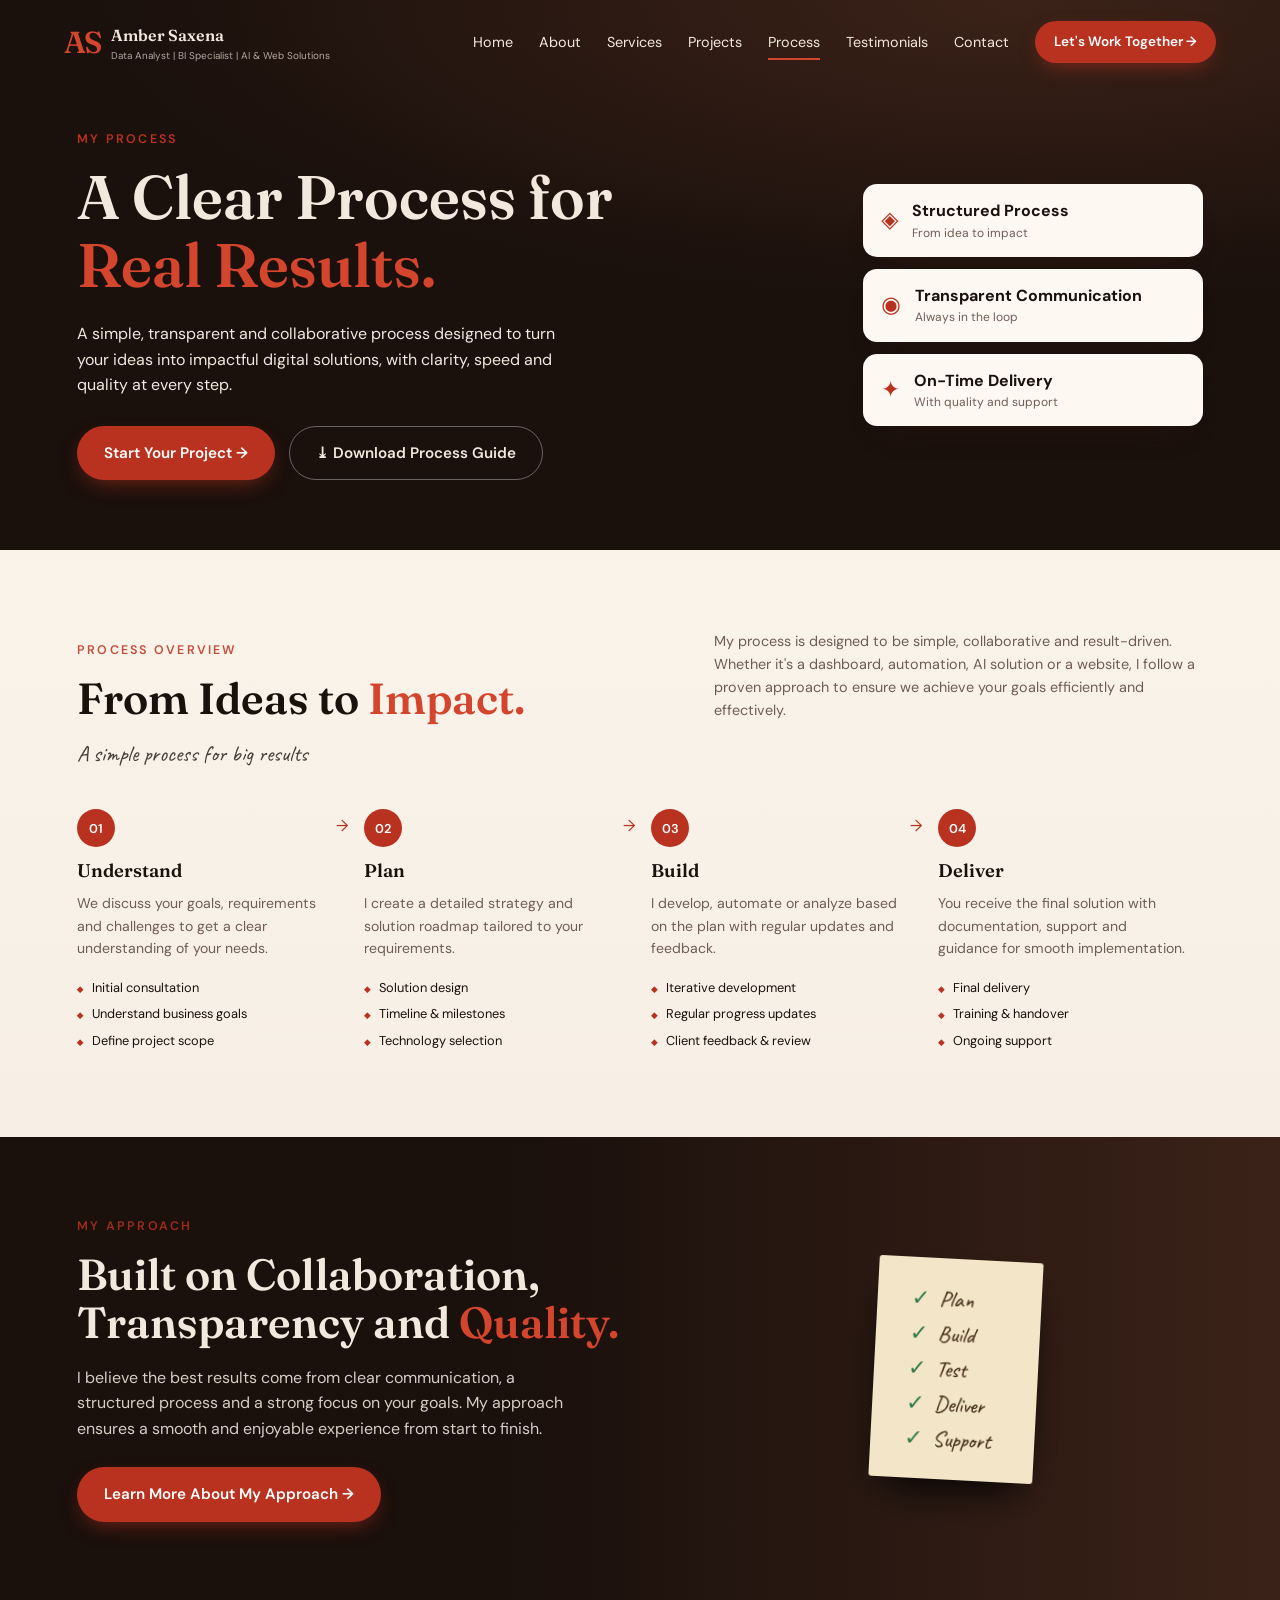
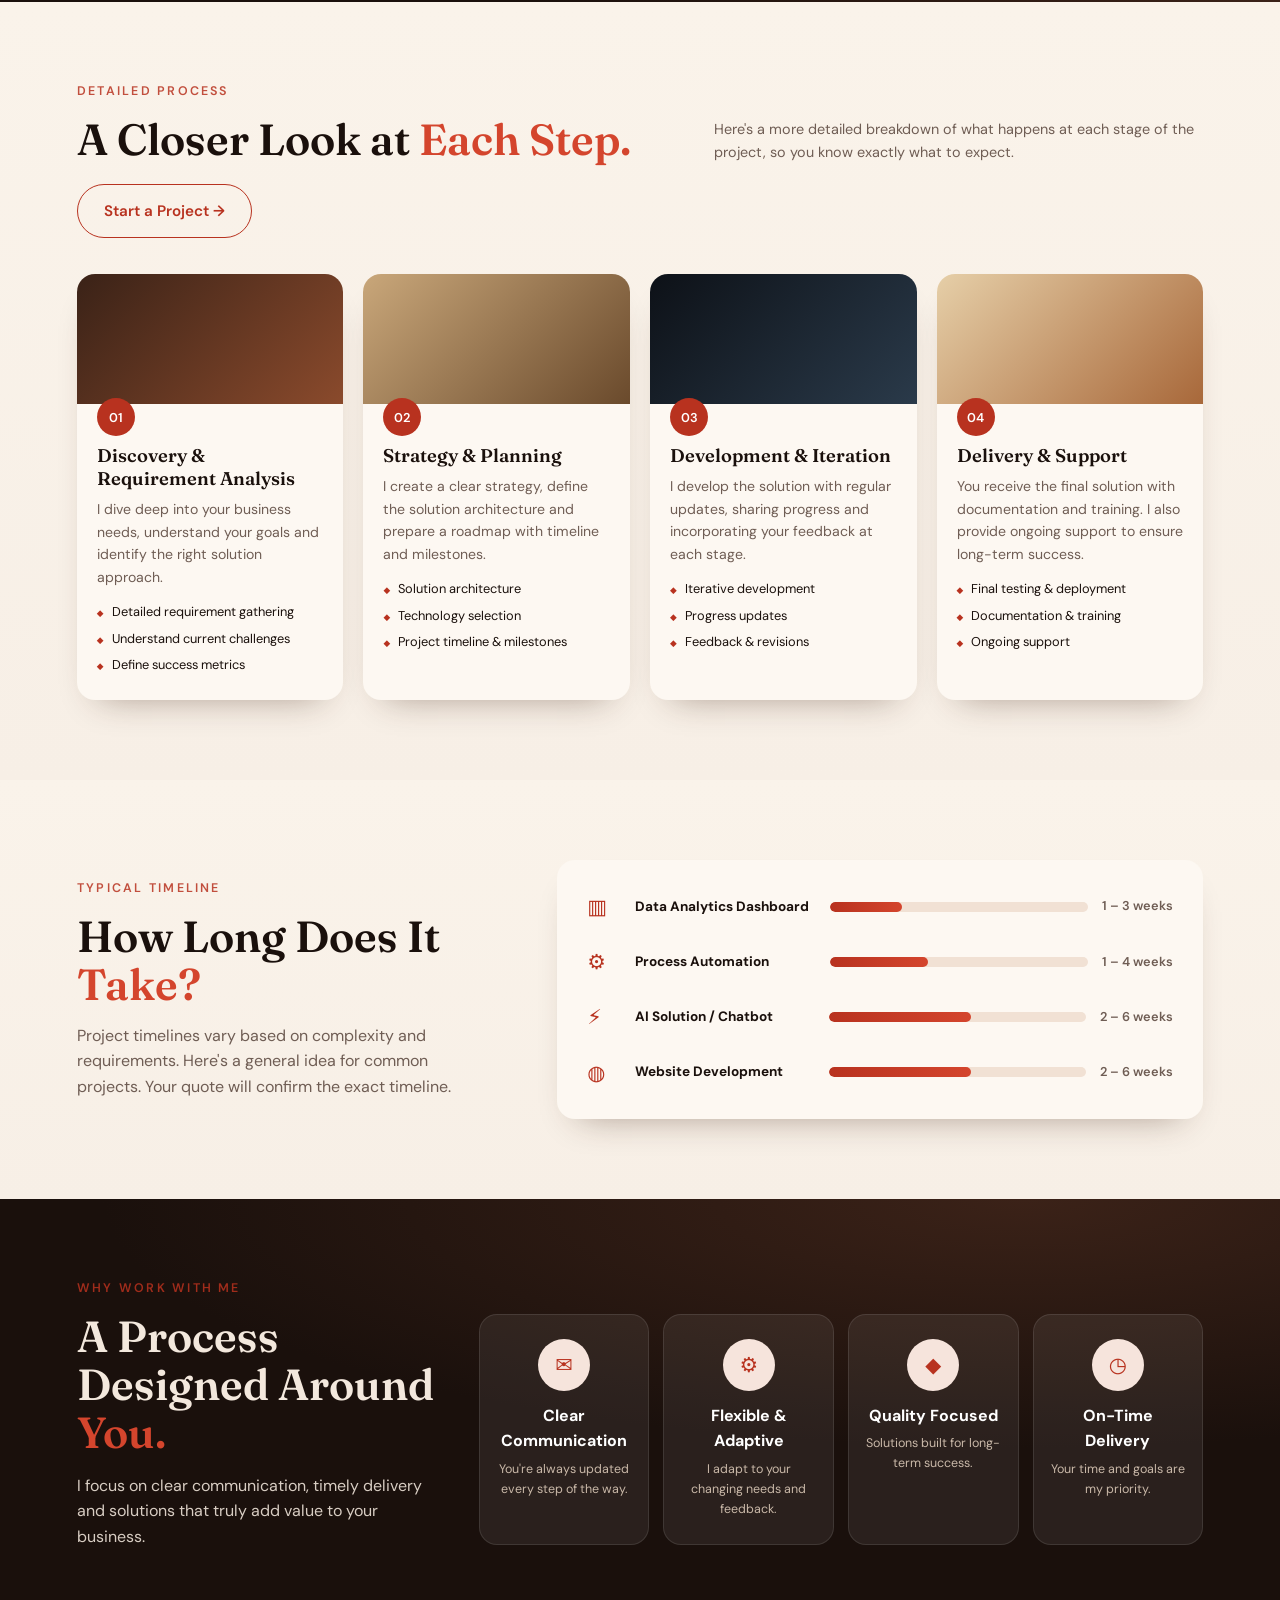
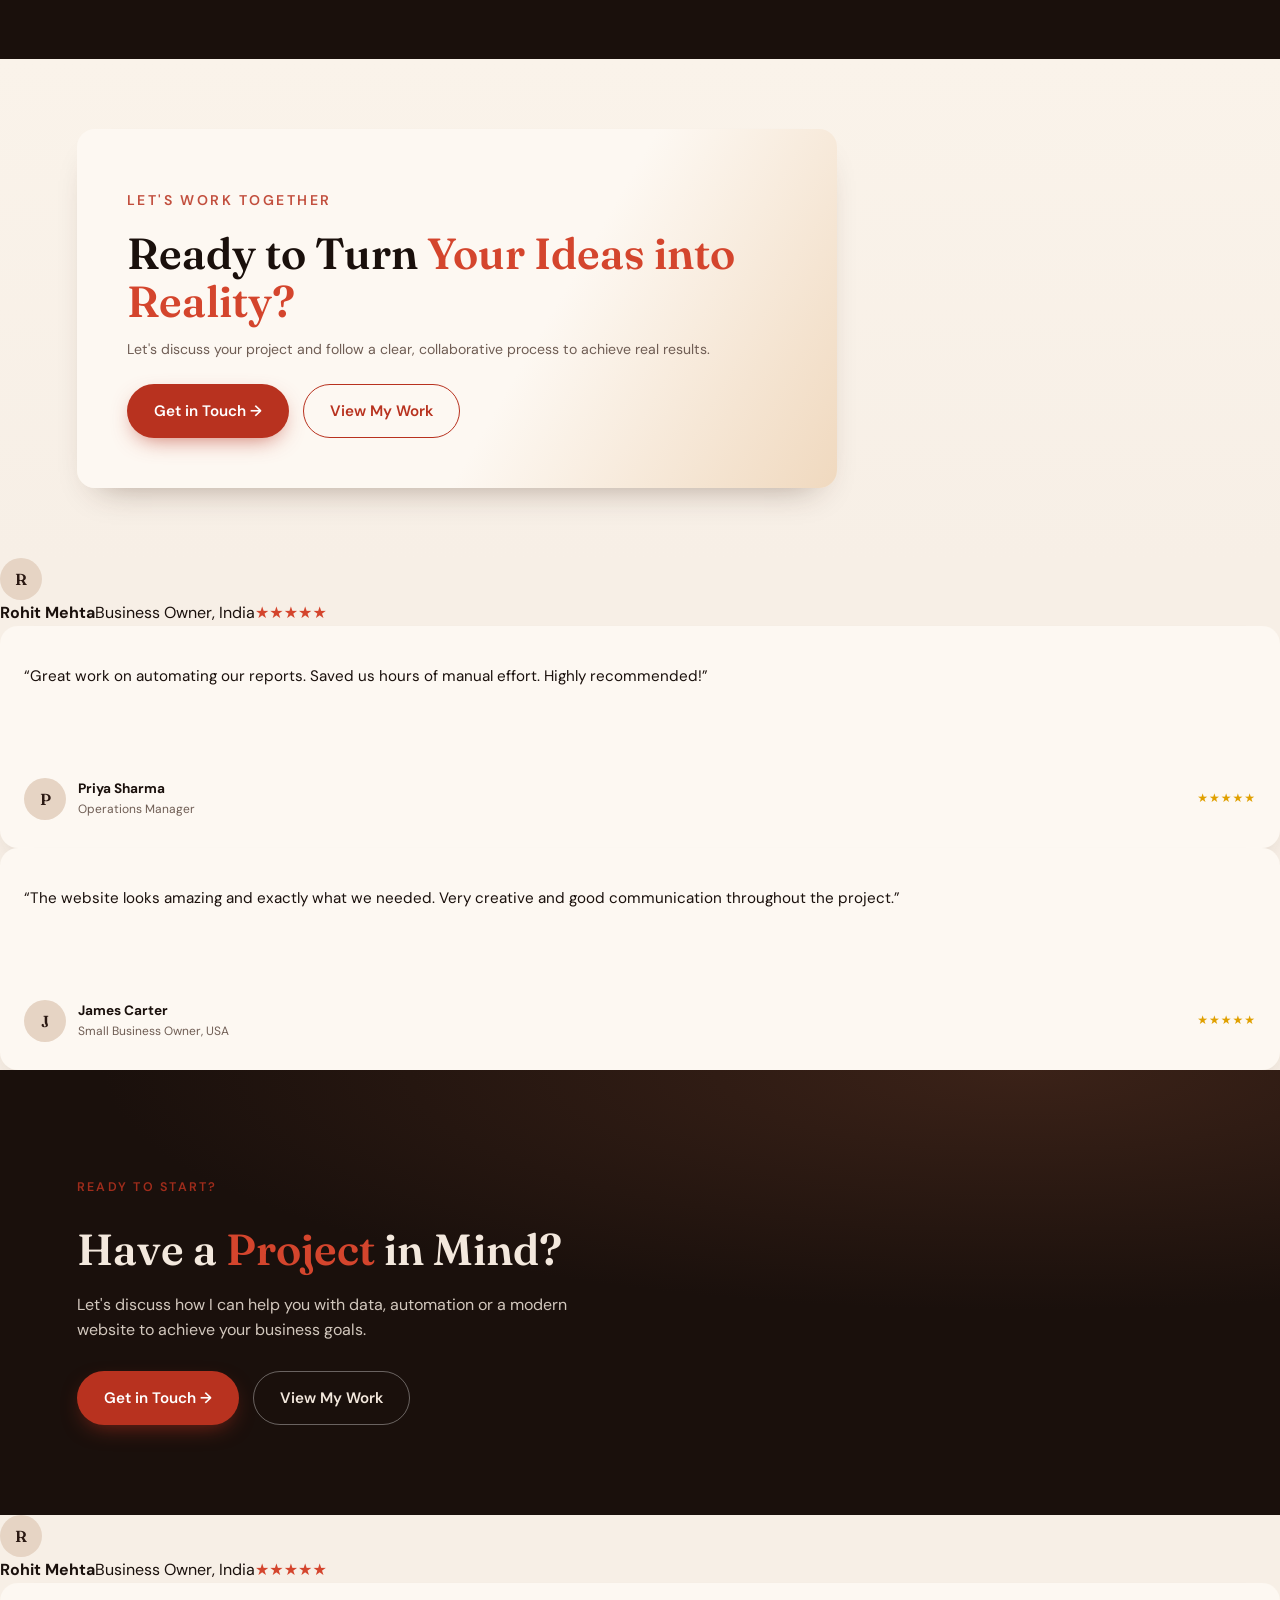
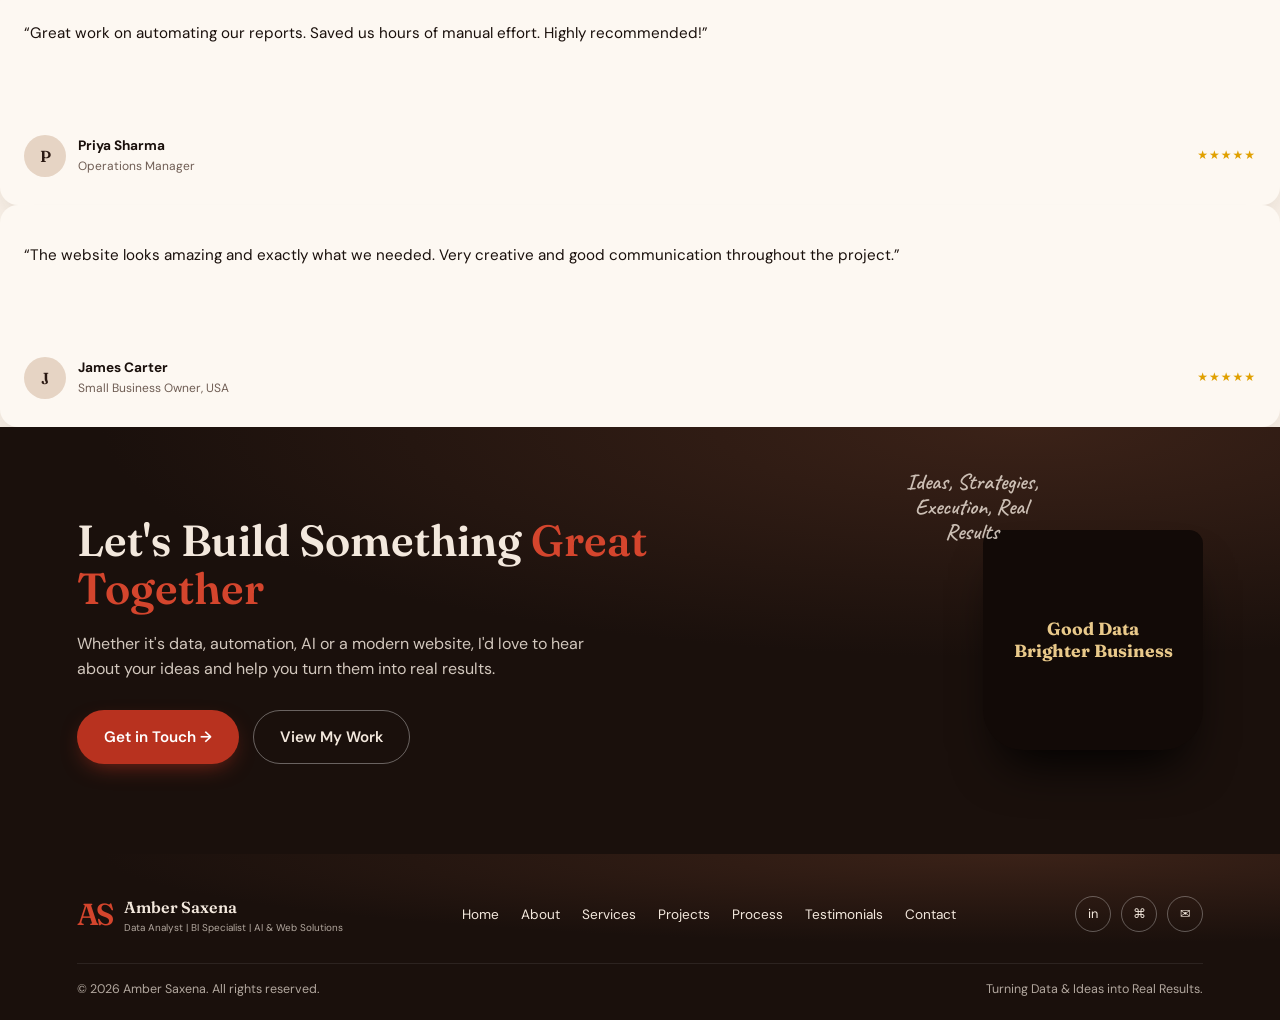
==== process.html @ 3b4d14e5 "Add files via upload" ====
<!DOCTYPE html>
<html lang="en">
<head>
<meta charset="UTF-8">
<meta name="viewport" content="width=device-width, initial-scale=1">
<title>Process | Amber Saxena</title>
<meta name="description" content="Dashboards, automation, AI tools and websites for modern businesses.">
<link rel="preconnect" href="https://fonts.googleapis.com">
<link rel="preconnect" href="https://fonts.gstatic.com" crossorigin>
<link href="https://fonts.googleapis.com/css2?family=Caveat:wght@500&family=DM+Sans:wght@400;500;600&family=Fraunces:opsz,wght@9..144,500;9..144,600&display=swap" rel="stylesheet">
<link rel="stylesheet" href="style.css">
<link rel="stylesheet" href="process.css">
</head>
<body>
<header class="nav" id="nav">
  <a class="brand" href="index.html"><span class="mono">AS</span><span>Amber Saxena<small>Data Analyst | BI Specialist | AI &amp; Web Solutions</small></span></a>
  <button class="burger" aria-label="Menu" aria-expanded="false"><i></i><i></i></button>
  <nav class="links" id="links">
    <a href="index.html">Home</a><a href="about.html">About</a><a href="services.html">Services</a><a href="projects.html">Projects</a><a href="process.html" class="on">Process</a><a href="testimonials.html">Testimonials</a><a href="contact.html">Contact</a>
    <a href="contact.html" class="btn red sm">Let's Work Together →</a>
  </nav>
</header>




<section class="prhero dark">
  <div class="hero-copy"><p class="kicker red">My Process</p><h1>A Clear Process for <em>Real Results.</em></h1><p class="lead">A simple, transparent and collaborative process designed to turn your ideas into impactful digital solutions, with clarity, speed and quality at every step.</p><div class="ctas"><a class="btn red" href="contact.html">Start Your Project →</a><a class="btn ghost" href="#">⤓ Download Process Guide</a></div></div>
  <div class="pills"><div class="card"><i>◈</i><b>Structured Process</b><small>From idea to impact</small></div><div class="card"><i>◉</i><b>Transparent Communication</b><small>Always in the loop</small></div><div class="card"><i>✦</i><b>On-Time Delivery</b><small>With quality and support</small></div></div>
</section>

<section class="cream sec">
  <div class="head"><div><p class="kicker red">Process Overview</p><h2>From Ideas to <em>Impact.</em></h2></div><p class="muted intro">My process is designed to be simple, collaborative and result-driven. Whether it's a dashboard, automation, AI solution or a website, I follow a proven approach to ensure we achieve your goals efficiently and effectively.</p><span class="hand">A simple process for big results</span></div>
  <ol class="ov"><li class="card"><span class="num">01</span><h3>Understand</h3><p>We discuss your goals, requirements and challenges to get a clear understanding of your needs.</p><ul><li>Initial consultation</li><li>Understand business goals</li><li>Define project scope</li></ul></li><li class="card"><span class="num">02</span><h3>Plan</h3><p>I create a detailed strategy and solution roadmap tailored to your requirements.</p><ul><li>Solution design</li><li>Timeline &amp; milestones</li><li>Technology selection</li></ul></li><li class="card"><span class="num">03</span><h3>Build</h3><p>I develop, automate or analyze based on the plan with regular updates and feedback.</p><ul><li>Iterative development</li><li>Regular progress updates</li><li>Client feedback &amp; review</li></ul></li><li class="card"><span class="num">04</span><h3>Deliver</h3><p>You receive the final solution with documentation, support and guidance for smooth implementation.</p><ul><li>Final delivery</li><li>Training &amp; handover</li><li>Ongoing support</li></ul></li></ol>
</section>

<section class="dark sec appr">
  <div><p class="kicker red">My Approach</p><h2>Built on Collaboration, Transparency and <em>Quality.</em></h2><p class="lead">I believe the best results come from clear communication, a structured process and a strong focus on your goals. My approach ensures a smooth and enjoyable experience from start to finish.</p><a class="btn red" href="about.html">Learn More About My Approach →</a></div>
  <ul class="check"><li>Plan</li><li>Build</li><li>Test</li><li>Deliver</li><li>Support</li></ul>
</section>

<section class="cream sec">
  <div class="head"><div><p class="kicker red">Detailed Process</p><h2>A Closer Look at <em>Each Step.</em></h2></div><p class="muted intro">Here's a more detailed breakdown of what happens at each stage of the project, so you know exactly what to expect.</p><a class="btn out" href="contact.html">Start a Project →</a></div>
  <div class="grid4"><article class="card dc"><div class="dimg d1"></div><span class="num sm">01</span><h3>Discovery &amp; Requirement Analysis</h3><p>I dive deep into your business needs, understand your goals and identify the right solution approach.</p><ul><li>Detailed requirement gathering</li><li>Understand current challenges</li><li>Define success metrics</li></ul></article><article class="card dc"><div class="dimg d2"></div><span class="num sm">02</span><h3>Strategy &amp; Planning</h3><p>I create a clear strategy, define the solution architecture and prepare a roadmap with timeline and milestones.</p><ul><li>Solution architecture</li><li>Technology selection</li><li>Project timeline &amp; milestones</li></ul></article><article class="card dc"><div class="dimg d3"></div><span class="num sm">03</span><h3>Development &amp; Iteration</h3><p>I develop the solution with regular updates, sharing progress and incorporating your feedback at each stage.</p><ul><li>Iterative development</li><li>Progress updates</li><li>Feedback &amp; revisions</li></ul></article><article class="card dc"><div class="dimg d4"></div><span class="num sm">04</span><h3>Delivery &amp; Support</h3><p>You receive the final solution with documentation and training. I also provide ongoing support to ensure long-term success.</p><ul><li>Final testing &amp; deployment</li><li>Documentation &amp; training</li><li>Ongoing support</li></ul></article></div>
</section>

<section class="cream sec tlw">
  <div><p class="kicker red">Typical Timeline</p><h2>How Long Does It <em>Take?</em></h2><p class="muted">Project timelines vary based on complexity and requirements. Here's a general idea for common projects. Your quote will confirm the exact timeline.</p></div>
  <div class="tl card"><div class="row"><i>▥</i><b>Data Analytics Dashboard</b><span class="track"><span class="fill" style="--w:28%"></span></span><em>1 – 3 weeks</em></div><div class="row"><i>⚙</i><b>Process Automation</b><span class="track"><span class="fill" style="--w:38%"></span></span><em>1 – 4 weeks</em></div><div class="row"><i>⚡</i><b>AI Solution / Chatbot</b><span class="track"><span class="fill" style="--w:55%"></span></span><em>2 – 6 weeks</em></div><div class="row"><i>◍</i><b>Website Development</b><span class="track"><span class="fill" style="--w:55%"></span></span><em>2 – 6 weeks</em></div></div>
</section>

<section class="dark sec why">
  <div><p class="kicker red">Why Work With Me</p><h2>A Process Designed Around <em>You.</em></h2><p class="lead">I focus on clear communication, timely delivery and solutions that truly add value to your business.</p></div>
  <div class="wg"><div class="card w"><i>✉</i><b>Clear Communication</b><p>You're always updated every step of the way.</p></div><div class="card w"><i>⚙</i><b>Flexible &amp; Adaptive</b><p>I adapt to your changing needs and feedback.</p></div><div class="card w"><i>◆</i><b>Quality Focused</b><p>Solutions built for long-term success.</p></div><div class="card w"><i>◷</i><b>On-Time Delivery</b><p>Your time and goals are my priority.</p></div></div>
</section>

<section class="cream cta2"><div class="card"><p class="kicker red">Let's Work Together</p><h2>Ready to Turn <em>Your Ideas into Reality?</em></h2><p class="muted">Let's discuss your project and follow a clear, collaborative process to achieve real results.</p><div class="ctas"><a class="btn red" href="contact.html">Get in Touch →</a><a class="btn out" href="projects.html">View My Work</a></div></div></section>
<footer><i class="av">R</i><span><b>Rohit Mehta</b>Business Owner, India</span><em>★★★★★</em></footer></blockquote>
    <blockquote class="card"><p>“Great work on automating our reports. Saved us hours of manual effort. Highly recommended!”</p><footer><i class="av">P</i><span><b>Priya Sharma</b>Operations Manager</span><em>★★★★★</em></footer></blockquote>
    <blockquote class="card"><p>“The website looks amazing and exactly what we needed. Very creative and good communication throughout the project.”</p><footer><i class="av">J</i><span><b>James Carter</b>Small Business Owner, USA</span><em>★★★★★</em></footer></blockquote>
  </div>
</section>

<section class="dark cta"><div><p class="kicker red">Ready to Start?</p><h2>Have a <em>Project</em> in Mind?</h2><p>Let's discuss how I can help you with data, automation or a modern website to achieve your business goals.</p><div class="ctas"><a class="btn red" href="contact.html">Get in Touch →</a><a class="btn ghost" href="#work">View My Work</a></div></div></section>
<footer><i class="av">R</i><span><b>Rohit Mehta</b>Business Owner, India</span><em>★★★★★</em></footer></blockquote>
    <blockquote class="card"><p>“Great work on automating our reports. Saved us hours of manual effort. Highly recommended!”</p><footer><i class="av">P</i><span><b>Priya Sharma</b>Operations Manager</span><em>★★★★★</em></footer></blockquote>
    <blockquote class="card"><p>“The website looks amazing and exactly what we needed. Very creative and good communication throughout the project.”</p><footer><i class="av">J</i><span><b>James Carter</b>Small Business Owner, USA</span><em>★★★★★</em></footer></blockquote>
  </div>
</section>

<section class="dark cta">
  <div><h2>Let's Build Something <em>Great Together</em></h2><p>Whether it's data, automation, AI or a modern website, I'd love to hear about your ideas and help you turn them into real results.</p>
  <div class="ctas"><a class="btn red" href="contact.html">Get in Touch →</a><a class="btn ghost" href="projects.html">View My Work</a></div></div>
  <div class="mug"><span class="hand">Ideas, Strategies, Execution, Real Results</span><b>Good Data<br>Brighter Business</b></div>
</section>

<footer class="foot dark">
  <div class="frow"><a class="brand" href="index.html"><span class="mono">AS</span><span>Amber Saxena<small>Data Analyst | BI Specialist | AI &amp; Web Solutions</small></span></a>
  <nav><a href="index.html">Home</a><a href="about.html">About</a><a href="services.html">Services</a><a href="projects.html">Projects</a><a href="process.html" class="on">Process</a><a href="testimonials.html">Testimonials</a><a href="contact.html">Contact</a></nav>
  <div class="soc"><a href="#" aria-label="LinkedIn">in</a><a href="#" aria-label="GitHub">⌘</a><a href="#" aria-label="Email">✉</a></div></div>
  <div class="fbot"><span>© 2026 Amber Saxena. All rights reserved.</span><span>Turning Data &amp; Ideas into Real Results.</span></div>
</footer>
<script src="script.js"></script>
</body>
</html>
---- style.css ----
:root{--ink:#1a100c;--brown:#2a1812;--cream:#f7efe6;--card:#fdf8f2;--red:#b8321f;--red2:#d4452d;--muted:#6f5d54;--serif:'Fraunces',Georgia,serif;--sans:'DM Sans',system-ui,sans-serif;--hand:'Caveat',cursive}
*{box-sizing:border-box;margin:0}
html{scroll-behavior:smooth}
body{font:400 16px/1.6 var(--sans);color:var(--ink);background:var(--cream);overflow-x:hidden}
a{color:inherit;text-decoration:none}
:focus-visible{outline:2px solid var(--red2);outline-offset:3px}
h1,h2,h3{font-family:var(--serif);font-weight:600;line-height:1.1}
h1{font-size:clamp(2.6rem,5.4vw,4.4rem)}h2{font-size:clamp(1.9rem,3.4vw,2.8rem)}h3{font-size:1.15rem;line-height:1.25}
em{font-style:normal;color:var(--red2)}
.dark{background:radial-gradient(120% 90% at 80% 0,#3b2218,var(--ink) 60%);color:#f3e8dd}
.cream{background:linear-gradient(180deg,#faf3ea,var(--cream))}
.sec{padding:80px max(24px,6vw)}.tight{padding-top:20px}
.kicker{font-size:.78rem;letter-spacing:.18em;text-transform:uppercase;margin-bottom:14px;opacity:.85}.kicker.red{color:var(--red);font-weight:600}
.hand{font-family:var(--hand);font-size:1.4rem;color:inherit;opacity:.8;line-height:1.1}
.muted{color:var(--muted)}
/* buttons */
.btn{display:inline-flex;align-items:center;gap:8px;padding:14px 26px;border-radius:999px;font-weight:600;font-size:.95rem;border:1.5px solid transparent;cursor:pointer;background:none;font-family:inherit;color:inherit;transition:transform .25s,background .25s,box-shadow .25s}
.btn.sm{padding:9px 18px;font-size:.85rem}
.btn.red{background:var(--red);color:#fff;box-shadow:0 8px 22px -8px rgba(184,50,31,.7)}.btn.red:hover{background:var(--red2);transform:translateY(-2px)}
.btn.ghost{border-color:rgba(255,255,255,.35)}.btn.ghost:hover{background:rgba(255,255,255,.1)}
.btn.out{border-color:var(--red);color:var(--red)}.btn.out:hover{background:var(--red);color:#fff}
/* nav */
.nav{position:fixed;inset:0 0 auto;z-index:20;display:flex;align-items:center;justify-content:space-between;padding:18px max(24px,5vw);color:#f3e8dd;transition:background .3s,padding .3s}
.nav.solid{background:rgba(26,16,12,.92);backdrop-filter:blur(10px);padding-block:10px}
.brand{display:flex;align-items:center;gap:12px;font-family:var(--serif);font-weight:600}
.brand small{display:block;font:400 .62rem var(--sans);opacity:.7}
.mono{font-size:1.9rem;color:var(--red2);letter-spacing:-.08em}
.links{display:flex;align-items:center;gap:26px;font-size:.9rem}
.links a:not(.btn){position:relative;padding:4px 0}.links a.on:not(.btn):after,.links a:not(.btn):hover:after{content:"";position:absolute;left:0;right:0;bottom:-2px;height:2px;background:var(--red2)}
.burger{display:none;background:none;border:0;width:40px;height:40px;cursor:pointer}.burger i{display:block;height:2px;background:#f3e8dd;margin:7px 8px}
/* hero */
.hero{position:relative;min-height:100vh;display:grid;grid-template-columns:1.05fr 1fr;gap:20px;padding:130px max(24px,6vw) 120px;align-items:center}
.hero-copy>*{opacity:0;transform:translateY(18px)}.ready .hero-copy>*{animation:up .8s cubic-bezier(.2,.7,.2,1) forwards}
.ready .hero-copy>:nth-child(2){animation-delay:.1s}.ready .hero-copy>:nth-child(3){animation-delay:.22s}.ready .hero-copy>:nth-child(4){animation-delay:.34s}.ready .hero-copy>:nth-child(5){animation-delay:.46s}
@keyframes up{to{opacity:1;transform:none}}
.no-js .hero-copy>*{opacity:1}
.lead{max-width:30em;margin:22px 0 30px;opacity:.88}
.ctas{display:flex;gap:14px;flex-wrap:wrap}
.trust{display:flex;align-items:center;gap:12px;margin-top:34px;font-size:.9rem;font-weight:600}.trust small{font-weight:400;opacity:.7;margin-left:-6px;display:block}
.faces{display:flex}.faces i{width:32px;height:32px;border-radius:50%;background:linear-gradient(#c98a6b,#7a3a2c);border:2px solid var(--ink);margin-right:-10px}
.hero-art{position:relative;min-height:520px}
.portrait{position:absolute;inset:0 8% 0 12%;border-radius:28px 28px 0 0;background:radial-gradient(circle at 50% 30%,#5a3424,#241410);overflow:hidden;display:flex;flex-direction:column;justify-content:flex-end}
.portrait svg{width:100%;height:auto}.portrait small{position:absolute;top:12px;left:0;right:0;text-align:center;font-size:.72rem;opacity:.55}
.hero-art .h1{position:absolute;top:-30px;left:2%;width:9em;transform:rotate(-8deg);z-index:2}
.float{position:absolute;right:0;width:200px;background:var(--card);color:var(--ink);border-radius:16px;padding:14px 16px;box-shadow:0 22px 40px -18px rgba(0,0,0,.6);font-size:.78rem;z-index:2}
.float b{display:block;font-weight:600}.float strong{font:600 1.6rem var(--sans);color:#1f7a45}
.f1{top:0}.f2{top:150px}.f3{top:270px}
.f1 .bars{position:absolute;right:14px;bottom:12px;width:70px;height:36px}
.flow{display:flex;justify-content:space-between;margin-top:8px}.flow i{font-style:normal;color:var(--red);background:#f3e1d6;border-radius:8px;padding:4px 8px}
.bars{display:flex;align-items:flex-end;gap:5px}.bars span{flex:1;height:var(--h);background:var(--red);border-radius:3px 3px 0 0;transform-origin:bottom;transition:transform .8s}
.tools{position:absolute;left:max(24px,6vw);right:max(24px,6vw);bottom:28px;display:flex;align-items:center;justify-content:space-between;gap:16px;flex-wrap:wrap;padding:14px 26px;border-radius:18px;background:rgba(0,0,0,.45);border:1px solid rgba(255,255,255,.08);font-size:.85rem}
.tools span{font-family:var(--hand);font-size:1.15rem;opacity:.8}.tools b{display:flex;align-items:center;gap:8px;font-weight:500}
.tools i{font:700 .7rem var(--sans);font-style:normal;width:28px;height:28px;border-radius:7px;display:grid;place-items:center;color:#fff}
/* stats */
.stats{display:grid;grid-template-columns:repeat(4,1fr);gap:16px;padding:36px max(24px,6vw)}
.stats div{padding:6px 24px;border-left:2px solid #e6d4c4}.stats b{display:block;font:600 2rem var(--serif)}.stats span{font-size:.85rem;color:var(--muted)}
/* heads & cards */
.head{display:flex;align-items:flex-end;justify-content:space-between;gap:20px;flex-wrap:wrap;margin-bottom:36px}
.grid4{display:grid;grid-template-columns:repeat(4,1fr);gap:20px}.grid3{display:grid;grid-template-columns:repeat(3,1fr);gap:22px}
.card{background:var(--card);color:var(--ink);border-radius:18px;padding:28px 24px;box-shadow:0 18px 34px -22px rgba(60,30,15,.45);transition:transform .35s,box-shadow .35s}
.card:hover{transform:translateY(-6px);box-shadow:0 28px 44px -22px rgba(60,30,15,.55)}
.card p{font-size:.88rem;color:var(--muted);margin:10px 0 18px}.card>a{color:var(--red);font-weight:600;font-size:.88rem}
.ico{display:block;font-size:2rem;color:var(--red);margin-bottom:14px}.ico.blue{color:#1a73e8}
.proj{padding:0;overflow:hidden}.pb{padding:20px 22px 24px}
.shot{height:170px;display:flex;gap:14px;align-items:flex-end;padding:18px;background:linear-gradient(135deg,#0d1b2a,#16314d)}
.s2{background:linear-gradient(135deg,#eaf2fa,#cfe2f3)}.s2 .bars span{background:#2d7fd1}.s3{background:linear-gradient(135deg,#1c8aa8,#6fc3d6)}.s3 .bars span{background:#0d4f66}
.shot .bars{flex:1;height:100%}.s1 .bars span{background:linear-gradient(#35d0ff,#2a6bff)}
.donut{width:84px;height:84px;border-radius:50%;background:conic-gradient(#ff5fa2 0 40%,#7a5cff 0 70%,#35d0ff 0);-webkit-mask:radial-gradient(circle 24px,transparent 98%,#000);mask:radial-gradient(circle 24px,transparent 98%,#000)}
.donut.pie{-webkit-mask:none;mask:none;background:conic-gradient(#2d7fd1 0 55%,#8fc0ea 0 80%,#1b4f8a 0)}.donut.small{width:60px;height:60px}
.tags{display:flex;gap:6px;flex-wrap:wrap;margin:10px 0 0!important}.tags i{font-style:normal;font-size:.7rem;color:var(--red);background:#f6e4dc;padding:3px 10px;border-radius:99px}
.proj p:not(.tags){margin:12px 0 18px}
/* process */
.proc{display:grid;grid-template-columns:1fr 2fr;gap:40px;align-items:center}
.proc ol{list-style:none;padding:0;display:grid;grid-template-columns:repeat(4,1fr);gap:16px;font-size:.82rem;color:var(--muted);text-align:center;position:relative}
.proc ol:before{content:"";position:absolute;top:34px;left:12%;right:12%;border-top:2px dashed #d9bfae}
.proc li span{position:relative;display:grid;place-items:center;width:68px;height:68px;margin:0 auto 12px;border-radius:50%;background:var(--card);box-shadow:0 10px 22px -12px rgba(60,30,15,.6);font-size:1.5rem;color:var(--red)}
.proc li b{display:block;color:var(--ink);font-size:.95rem}
/* testimonials */
.note{font-size:.8rem;color:var(--red);margin:-20px 0 20px}
blockquote.card p{font-size:.95rem;color:var(--ink);min-height:96px}
blockquote footer{display:flex;align-items:center;gap:12px;font-size:.75rem;color:var(--muted)}blockquote footer b{display:block;color:var(--ink);font-size:.85rem}
blockquote em{margin-left:auto;color:#e0a000;letter-spacing:1px}
.av{font:600 1rem var(--serif);font-style:normal;width:42px;height:42px;border-radius:50%;background:#e6d4c4;display:grid;place-items:center;color:var(--brown)}
.arrows{display:flex;gap:10px}
/* cta + footer */
.cta{display:grid;grid-template-columns:1.4fr 1fr;align-items:center;gap:30px;padding:90px max(24px,6vw)}
.cta p{margin:18px 0 28px;max-width:34em;opacity:.85}
.mug{position:relative;justify-self:end;width:220px;aspect-ratio:1;background:#120a07;border-radius:14px 14px 40px 40px;display:grid;place-items:center;text-align:center;font:600 1.1rem/1.3 var(--serif);color:#e9c98a;box-shadow:0 30px 50px -20px #000}
.mug .hand{position:absolute;top:-60px;left:-90px;width:7em;color:#f3e8dd}
.foot{padding:36px max(24px,6vw) 20px}.frow{display:flex;align-items:center;justify-content:space-between;gap:20px;flex-wrap:wrap}
.foot nav{display:flex;gap:22px;flex-wrap:wrap;font-size:.85rem}.foot nav a:hover{color:var(--red2)}
.soc{display:flex;gap:10px}.soc a{width:36px;height:36px;border-radius:50%;border:1px solid rgba(255,255,255,.3);display:grid;place-items:center;font-size:.8rem;transition:background .25s}.soc a:hover{background:var(--red)}
.fbot{display:flex;justify-content:space-between;gap:10px;flex-wrap:wrap;border-top:1px solid rgba(255,255,255,.12);margin-top:24px;padding-top:16px;font-size:.78rem;opacity:.7}
/* scroll reveal (JS adds .rv only when motion is allowed) */
.rv{opacity:0;transform:translateY(22px);transition:opacity .7s,transform .7s}.rv.in{opacity:1;transform:none}
.card.rv.in{transition:transform .35s,box-shadow .35s,opacity .7s}
/* responsive */
@media(max-width:1000px){.grid4{grid-template-columns:repeat(2,1fr)}.hero{grid-template-columns:1fr;padding-bottom:200px}.hero-art{min-height:460px}.proc{grid-template-columns:1fr}.cta{grid-template-columns:1fr}.mug{justify-self:start;margin-top:60px}.stats{grid-template-columns:repeat(2,1fr)}}
@media(max-width:760px){.burger{display:block}.links{position:fixed;inset:64px 0 auto;flex-direction:column;align-items:flex-start;gap:16px;padding:24px;background:var(--ink);transform:translateY(-130%);transition:transform .35s}.links.open{transform:none}
.grid3,.grid4{grid-template-columns:1fr}.proc ol{grid-template-columns:1fr 1fr;row-gap:28px}.proc ol:before{display:none}.float{width:160px}.f2{top:130px}.f3{top:240px}.tools{position:static;margin-top:30px}.hero{padding-bottom:60px}.hero-art .h1{display:none}}
@media(prefers-reduced-motion:reduce){*{animation:none!important;transition:none!important}.hero-copy>*{opacity:1;transform:none}}
---- process.css ----
.prhero{display:grid;grid-template-columns:1.2fr 1fr;gap:30px;align-items:center;padding:130px max(24px,6vw) 70px;min-height:60vh}
.prhero h1{font-size:clamp(2.4rem,4.8vw,3.9rem);max-width:10em}.prhero .lead{margin-bottom:28px}
.pills{display:grid;gap:12px;max-width:340px;justify-self:end;width:100%}
.pills .card{display:grid;grid-template-columns:auto 1fr;column-gap:14px;padding:14px 18px;border-radius:14px}
.pills i{grid-row:span 2;font-style:normal;font-size:1.4rem;color:var(--red);align-self:center}.pills small{color:var(--muted);font-size:.75rem}
.intro{max-width:34em;font-size:.9rem}
.num{display:inline-grid;place-items:center;width:38px;height:38px;border-radius:50%;background:var(--red);color:#fff;font:600 .8rem var(--sans);margin-bottom:12px}
.num.sm{position:relative;margin:-19px 0 8px}
ul{list-style:none;padding:0}
.card ul{display:grid;gap:6px;font-size:.8rem}
.card ul li:before{content:"◆";color:var(--red);font-size:.55rem;margin-right:8px}
.ov{list-style:none;padding:0;display:grid;grid-template-columns:repeat(4,1fr);gap:22px;position:relative}
.ov>li.card{background:transparent;box-shadow:none;padding:6px 18px 6px 0;position:relative}
.ov>li.card:hover{transform:none;box-shadow:none}
.ov>li.card:not(:last-child):after{content:"→";position:absolute;right:-6px;top:10px;color:var(--red)}
.appr{display:grid;grid-template-columns:1.2fr 1fr;gap:40px;align-items:center;background:linear-gradient(90deg,var(--ink) 40%,#3b2218)}
.appr .lead{margin:18px 0 26px;max-width:32em}
.check{justify-self:center;background:#f3e6c8;color:#4a3320;padding:26px 44px 26px 34px;font:500 1.4rem var(--hand);display:grid;gap:6px;transform:rotate(3deg);box-shadow:0 20px 40px -14px #000;border-radius:3px}
.check li:before{content:"✓";color:#2f7a4a;margin-right:10px}
.dc{padding:0 20px 24px;overflow:hidden}
.dimg{height:130px;margin:0 -20px;background:linear-gradient(135deg,#3a2217,#8a4a2c);transition:transform .6s}
.dc:hover .dimg{transform:scale(1.05)}
.d2{background:linear-gradient(135deg,#c9a77a,#6a4a2c)}.d3{background:linear-gradient(135deg,#0d1117,#2a3a4a)}.d4{background:linear-gradient(135deg,#e6cfa8,#a8683a)}
.dc p{margin:8px 0 14px}
.tlw{display:grid;grid-template-columns:1fr 1.5fr;gap:50px;align-items:center}
.tlw p.muted{margin-top:14px;max-width:26em}
.tl{display:grid;gap:22px;padding:30px}.tl:hover{transform:none}
.row{display:grid;grid-template-columns:34px 1.4fr 2fr auto;gap:14px;align-items:center;font-size:.85rem}
.row i{font-style:normal;color:var(--red);font-size:1.3rem}.row em{font-style:normal;font-weight:600;color:var(--muted);font-size:.8rem}
.track{height:10px;background:#f1e1d4;border-radius:99px;overflow:hidden}
.fill{display:block;height:100%;width:var(--w);background:linear-gradient(90deg,var(--red),var(--red2));border-radius:99px;transition:width 1.2s cubic-bezier(.2,.7,.2,1) .2s}
.tl.rv .fill{width:0}.tl.rv.in .fill{width:var(--w)}
.why{display:grid;grid-template-columns:1fr 2fr;gap:40px;align-items:center}.why .lead{margin-top:16px}
.wg{display:grid;grid-template-columns:repeat(4,1fr);gap:14px}
.w{background:rgba(255,255,255,.07);color:#e9dccd;text-align:center;padding:24px 16px;box-shadow:none;border:1px solid rgba(255,255,255,.1)}
.w i{font-style:normal;display:grid;place-items:center;width:52px;height:52px;margin:0 auto 12px;border-radius:50%;background:#f6e4dc;color:var(--red);font-size:1.3rem}
.w b{display:block;color:#fff}.w p{color:#c9b8a8;margin:6px 0 0;font-size:.78rem}
.cta2{padding:70px max(24px,6vw)}
.cta2>.card{padding:50px;max-width:760px;background:linear-gradient(120deg,var(--card) 60%,#f0d9bf)}
.cta2 h2{margin-bottom:12px}.cta2 .ctas{margin-top:24px}
@media(max-width:1000px){.prhero,.appr,.tlw,.why{grid-template-columns:1fr}.pills{justify-self:start}.ov,.wg{grid-template-columns:1fr 1fr}.ov>li.card:after{display:none}.check{justify-self:start}}
@media(max-width:760px){.ov,.wg{grid-template-columns:1fr}.row{grid-template-columns:30px 1fr auto}.track{grid-column:1/-1;order:3}.cta2>.card{padding:30px}}
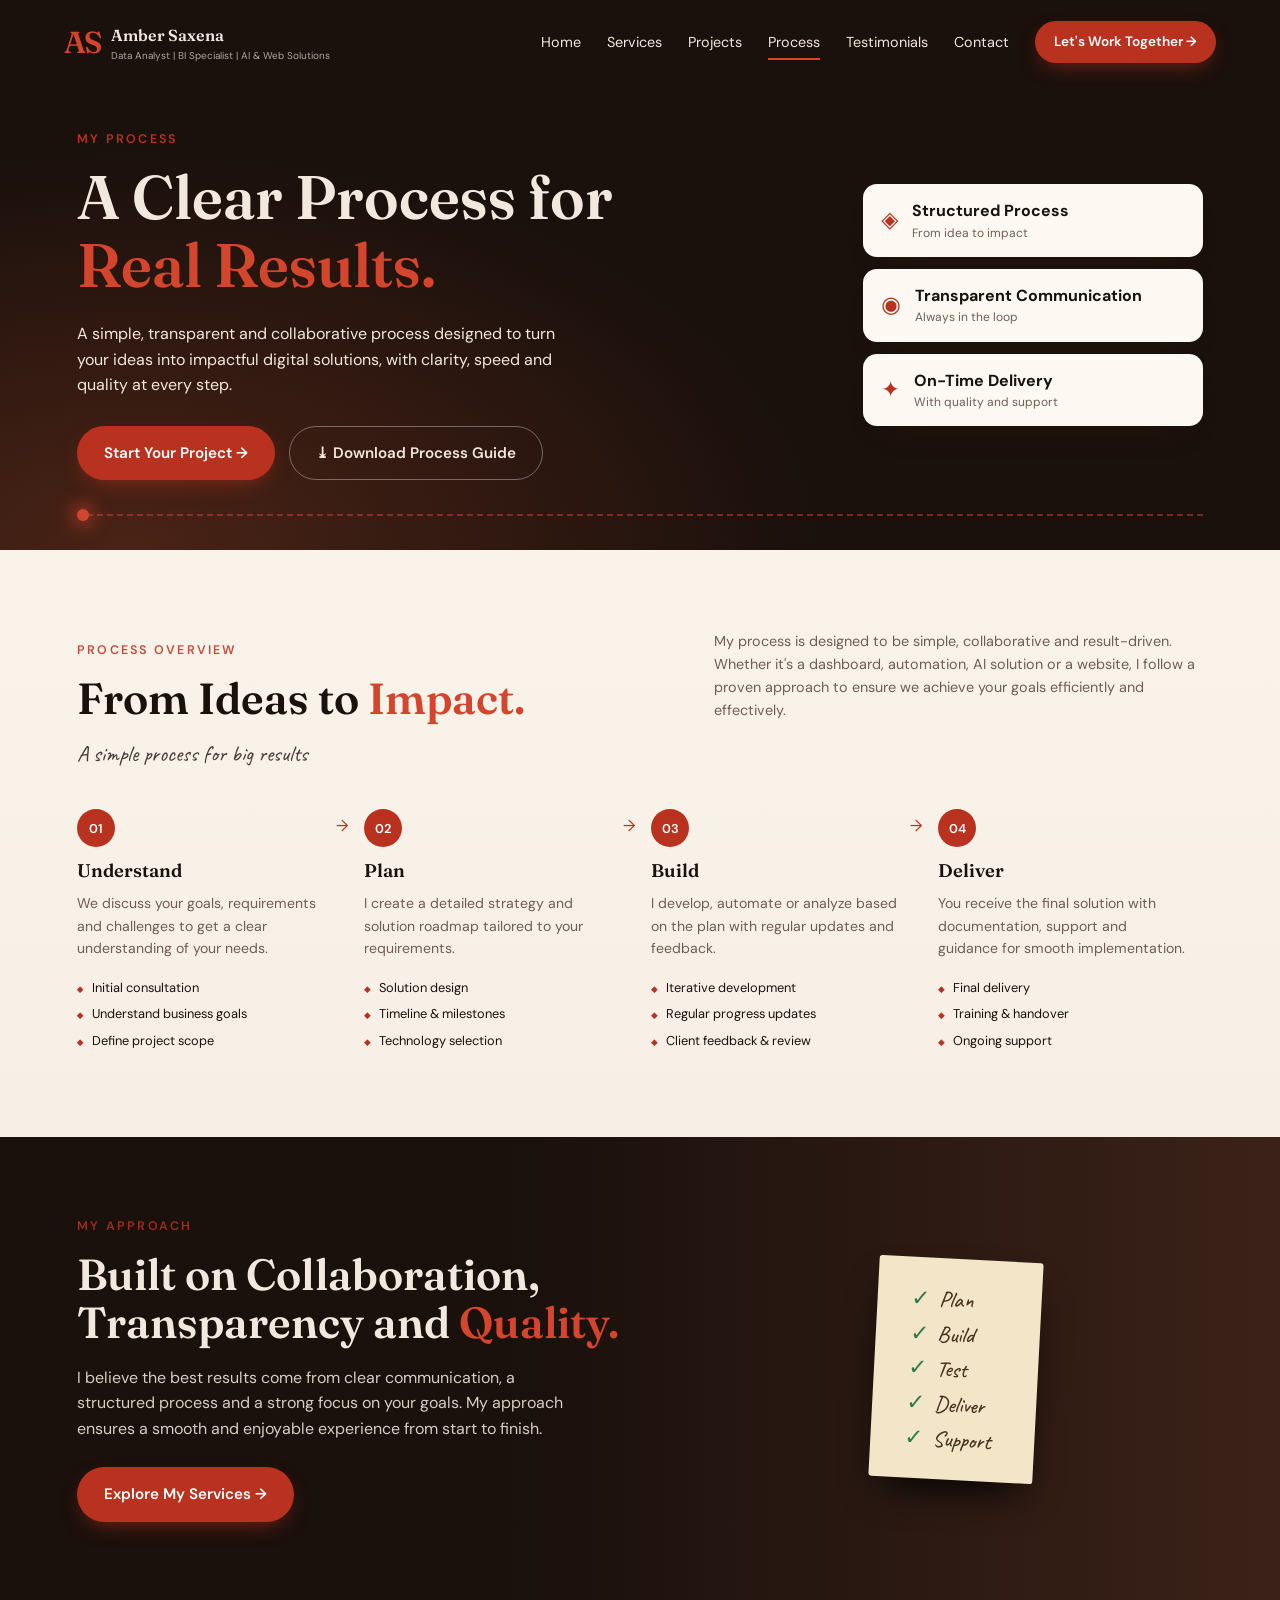
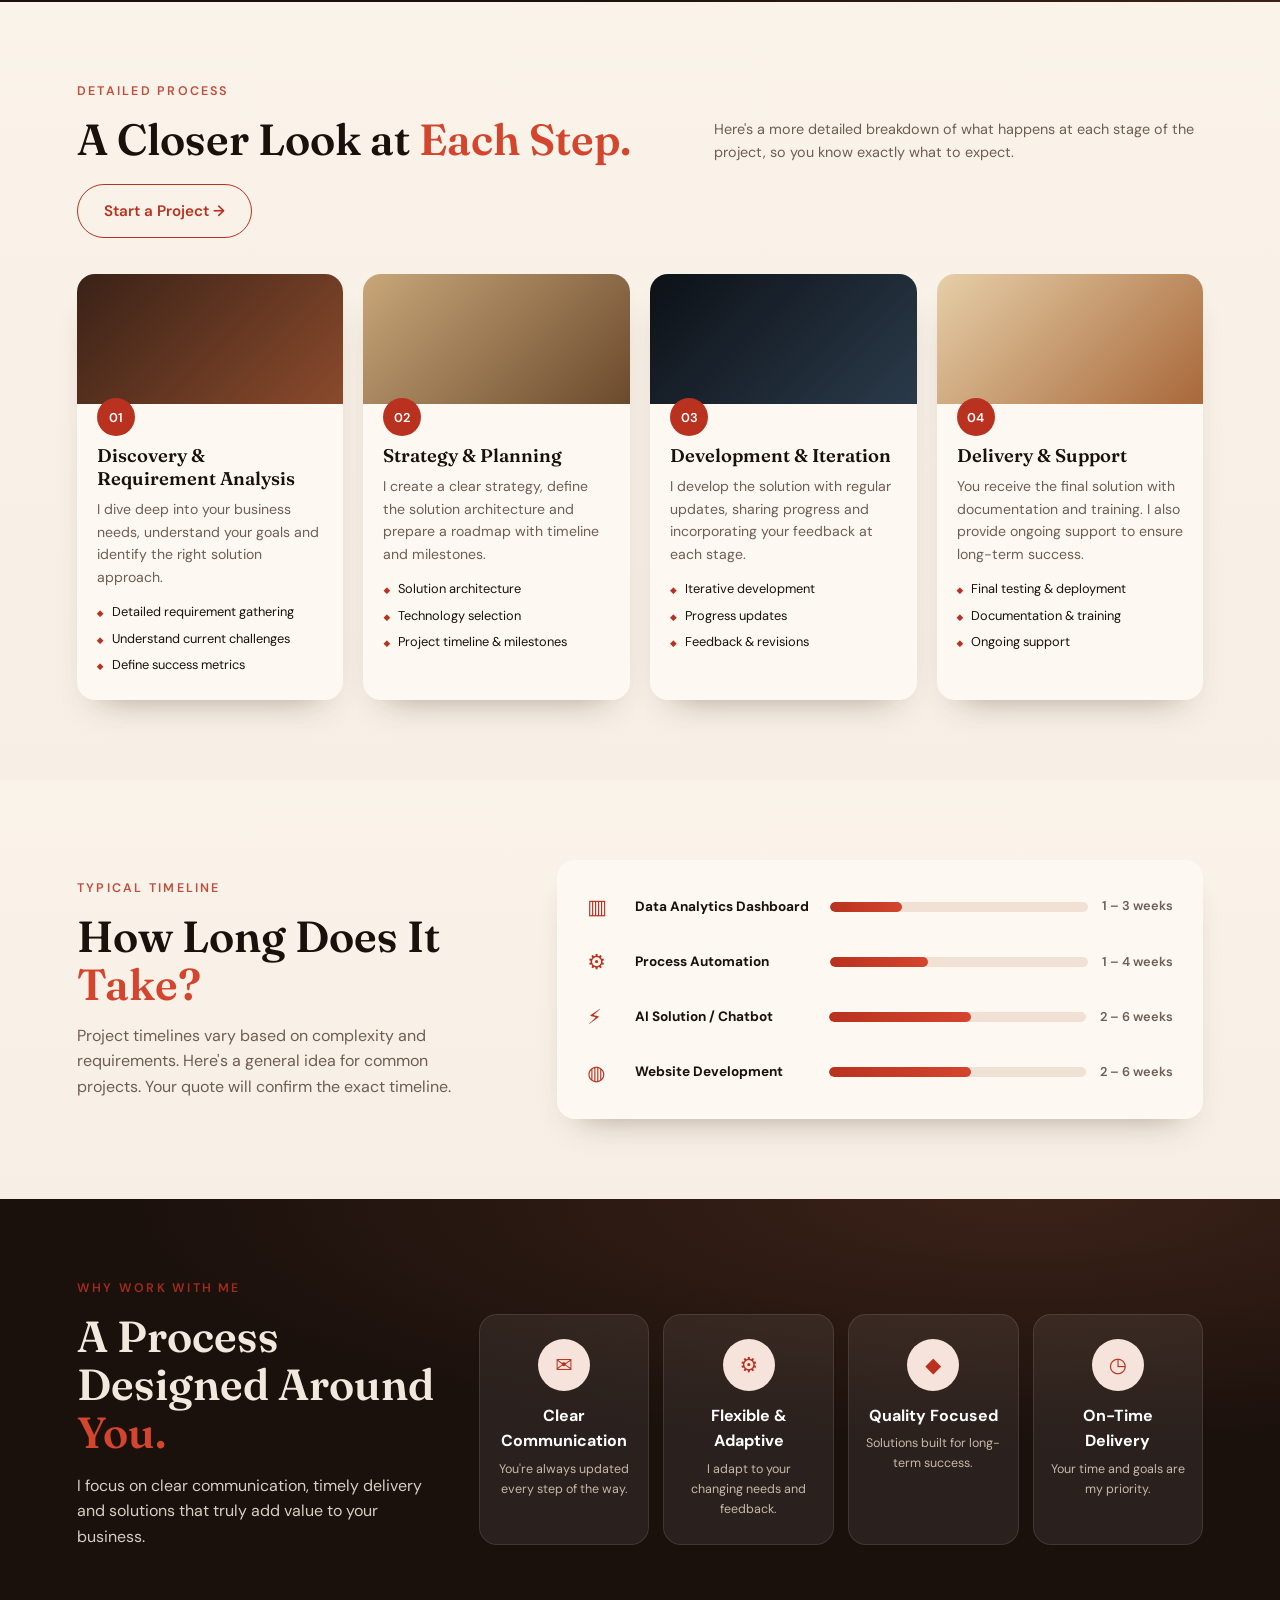
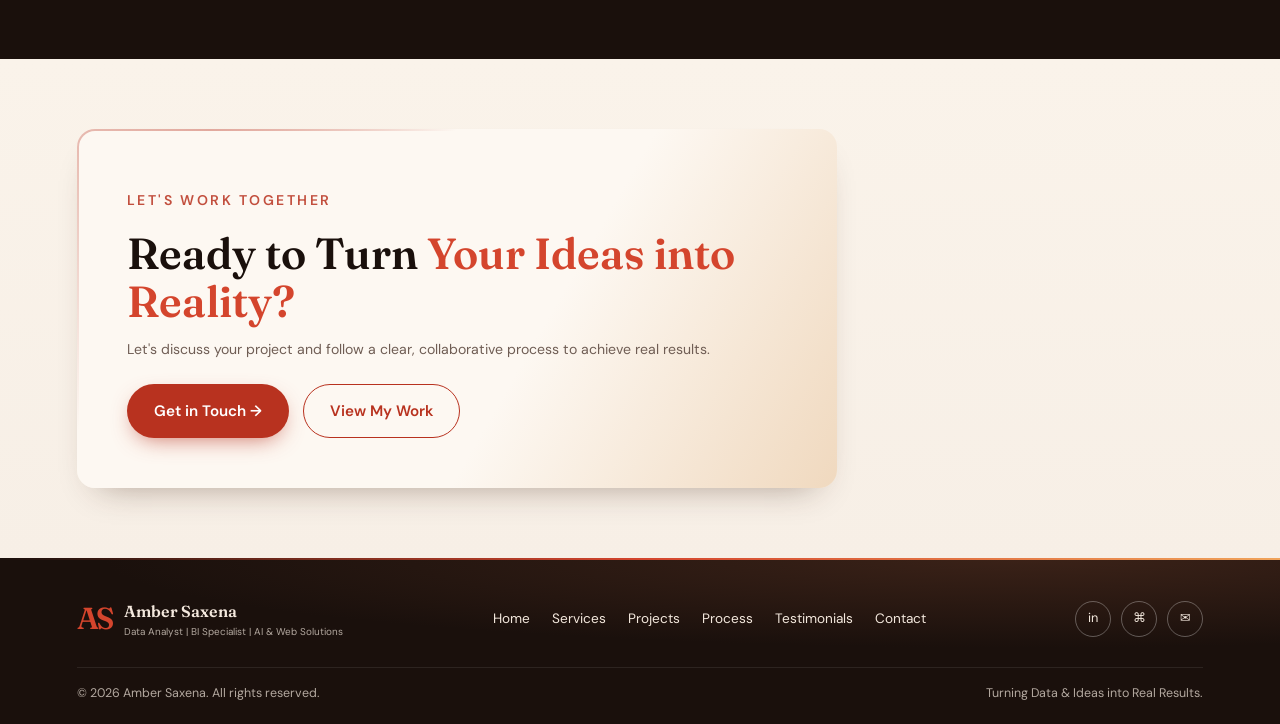
==== commit 961439f1: "Add files via upload" ====
--- a/process.html
+++ b/process.html
@@ -4,19 +4,22 @@
 <meta charset="UTF-8">
 <meta name="viewport" content="width=device-width, initial-scale=1">
 <title>Process | Amber Saxena</title>
-<meta name="description" content="Dashboards, automation, AI tools and websites for modern businesses.">
+<meta name="description" content="How Amber Saxena works: understand, plan, build and deliver, with clear timelines.">
 <link rel="preconnect" href="https://fonts.googleapis.com">
 <link rel="preconnect" href="https://fonts.gstatic.com" crossorigin>
 <link href="https://fonts.googleapis.com/css2?family=Caveat:wght@500&family=DM+Sans:wght@400;500;600&family=Fraunces:opsz,wght@9..144,500;9..144,600&display=swap" rel="stylesheet">
 <link rel="stylesheet" href="style.css">
 <link rel="stylesheet" href="process.css">
+<link rel="icon" href="data:image/svg+xml,%3Csvg xmlns='http://www.w3.org/2000/svg' viewBox='0 0 64 64'%3E%3Crect width='64' height='64' rx='14' fill='%231a100c'/%3E%3Ctext x='32' y='43' font-size='30' text-anchor='middle' fill='%23d4452d' font-family='Georgia' font-weight='700'%3EAS%3C/text%3E%3C/svg%3E">
+<link rel="stylesheet" href="motion.css">
+<script>document.documentElement.classList.add('js')</script>
 </head>
-<body>
+<body class="pg-process">
 <header class="nav" id="nav">
   <a class="brand" href="index.html"><span class="mono">AS</span><span>Amber Saxena<small>Data Analyst | BI Specialist | AI &amp; Web Solutions</small></span></a>
   <button class="burger" aria-label="Menu" aria-expanded="false"><i></i><i></i></button>
   <nav class="links" id="links">
-    <a href="index.html">Home</a><a href="about.html">About</a><a href="services.html">Services</a><a href="projects.html">Projects</a><a href="process.html" class="on">Process</a><a href="testimonials.html">Testimonials</a><a href="contact.html">Contact</a>
+    <a href="index.html">Home</a><a href="services.html">Services</a><a href="projects.html">Projects</a><a href="process.html" class="on">Process</a><a href="testimonials.html">Testimonials</a><a href="contact.html">Contact</a>
     <a href="contact.html" class="btn red sm">Let's Work Together →</a>
   </nav>
 </header>
@@ -35,13 +38,13 @@
 </section>
 
 <section class="dark sec appr">
-  <div><p class="kicker red">My Approach</p><h2>Built on Collaboration, Transparency and <em>Quality.</em></h2><p class="lead">I believe the best results come from clear communication, a structured process and a strong focus on your goals. My approach ensures a smooth and enjoyable experience from start to finish.</p><a class="btn red" href="about.html">Learn More About My Approach →</a></div>
+  <div><p class="kicker red">My Approach</p><h2>Built on Collaboration, Transparency and <em>Quality.</em></h2><p class="lead">I believe the best results come from clear communication, a structured process and a strong focus on your goals. My approach ensures a smooth and enjoyable experience from start to finish.</p><a class="btn red" href="services.html">Explore My Services →</a></div>
   <ul class="check"><li>Plan</li><li>Build</li><li>Test</li><li>Deliver</li><li>Support</li></ul>
 </section>
 
 <section class="cream sec">
   <div class="head"><div><p class="kicker red">Detailed Process</p><h2>A Closer Look at <em>Each Step.</em></h2></div><p class="muted intro">Here's a more detailed breakdown of what happens at each stage of the project, so you know exactly what to expect.</p><a class="btn out" href="contact.html">Start a Project →</a></div>
-  <div class="grid4"><article class="card dc"><div class="dimg d1"></div><span class="num sm">01</span><h3>Discovery &amp; Requirement Analysis</h3><p>I dive deep into your business needs, understand your goals and identify the right solution approach.</p><ul><li>Detailed requirement gathering</li><li>Understand current challenges</li><li>Define success metrics</li></ul></article><article class="card dc"><div class="dimg d2"></div><span class="num sm">02</span><h3>Strategy &amp; Planning</h3><p>I create a clear strategy, define the solution architecture and prepare a roadmap with timeline and milestones.</p><ul><li>Solution architecture</li><li>Technology selection</li><li>Project timeline &amp; milestones</li></ul></article><article class="card dc"><div class="dimg d3"></div><span class="num sm">03</span><h3>Development &amp; Iteration</h3><p>I develop the solution with regular updates, sharing progress and incorporating your feedback at each stage.</p><ul><li>Iterative development</li><li>Progress updates</li><li>Feedback &amp; revisions</li></ul></article><article class="card dc"><div class="dimg d4"></div><span class="num sm">04</span><h3>Delivery &amp; Support</h3><p>You receive the final solution with documentation and training. I also provide ongoing support to ensure long-term success.</p><ul><li>Final testing &amp; deployment</li><li>Documentation &amp; training</li><li>Ongoing support</li></ul></article></div>
+  <div class="grid4"><article class="card dc tilt"><div class="dimg d1"></div><span class="num sm">01</span><h3>Discovery &amp; Requirement Analysis</h3><p>I dive deep into your business needs, understand your goals and identify the right solution approach.</p><ul><li>Detailed requirement gathering</li><li>Understand current challenges</li><li>Define success metrics</li></ul></article><article class="card dc tilt"><div class="dimg d2"></div><span class="num sm">02</span><h3>Strategy &amp; Planning</h3><p>I create a clear strategy, define the solution architecture and prepare a roadmap with timeline and milestones.</p><ul><li>Solution architecture</li><li>Technology selection</li><li>Project timeline &amp; milestones</li></ul></article><article class="card dc tilt"><div class="dimg d3"></div><span class="num sm">03</span><h3>Development &amp; Iteration</h3><p>I develop the solution with regular updates, sharing progress and incorporating your feedback at each stage.</p><ul><li>Iterative development</li><li>Progress updates</li><li>Feedback &amp; revisions</li></ul></article><article class="card dc tilt"><div class="dimg d4"></div><span class="num sm">04</span><h3>Delivery &amp; Support</h3><p>You receive the final solution with documentation and training. I also provide ongoing support to ensure long-term success.</p><ul><li>Final testing &amp; deployment</li><li>Documentation &amp; training</li><li>Ongoing support</li></ul></article></div>
 </section>
 
 <section class="cream sec tlw">
@@ -55,28 +58,9 @@
 </section>
 
 <section class="cream cta2"><div class="card"><p class="kicker red">Let's Work Together</p><h2>Ready to Turn <em>Your Ideas into Reality?</em></h2><p class="muted">Let's discuss your project and follow a clear, collaborative process to achieve real results.</p><div class="ctas"><a class="btn red" href="contact.html">Get in Touch →</a><a class="btn out" href="projects.html">View My Work</a></div></div></section>
-<footer><i class="av">R</i><span><b>Rohit Mehta</b>Business Owner, India</span><em>★★★★★</em></footer></blockquote>
-    <blockquote class="card"><p>“Great work on automating our reports. Saved us hours of manual effort. Highly recommended!”</p><footer><i class="av">P</i><span><b>Priya Sharma</b>Operations Manager</span><em>★★★★★</em></footer></blockquote>
-    <blockquote class="card"><p>“The website looks amazing and exactly what we needed. Very creative and good communication throughout the project.”</p><footer><i class="av">J</i><span><b>James Carter</b>Small Business Owner, USA</span><em>★★★★★</em></footer></blockquote>
-  </div>
-</section>
-
-<section class="dark cta"><div><p class="kicker red">Ready to Start?</p><h2>Have a <em>Project</em> in Mind?</h2><p>Let's discuss how I can help you with data, automation or a modern website to achieve your business goals.</p><div class="ctas"><a class="btn red" href="contact.html">Get in Touch →</a><a class="btn ghost" href="#work">View My Work</a></div></div></section>
-<footer><i class="av">R</i><span><b>Rohit Mehta</b>Business Owner, India</span><em>★★★★★</em></footer></blockquote>
-    <blockquote class="card"><p>“Great work on automating our reports. Saved us hours of manual effort. Highly recommended!”</p><footer><i class="av">P</i><span><b>Priya Sharma</b>Operations Manager</span><em>★★★★★</em></footer></blockquote>
-    <blockquote class="card"><p>“The website looks amazing and exactly what we needed. Very creative and good communication throughout the project.”</p><footer><i class="av">J</i><span><b>James Carter</b>Small Business Owner, USA</span><em>★★★★★</em></footer></blockquote>
-  </div>
-</section>
-
-<section class="dark cta">
-  <div><h2>Let's Build Something <em>Great Together</em></h2><p>Whether it's data, automation, AI or a modern website, I'd love to hear about your ideas and help you turn them into real results.</p>
-  <div class="ctas"><a class="btn red" href="contact.html">Get in Touch →</a><a class="btn ghost" href="projects.html">View My Work</a></div></div>
-  <div class="mug"><span class="hand">Ideas, Strategies, Execution, Real Results</span><b>Good Data<br>Brighter Business</b></div>
-</section>
-
 <footer class="foot dark">
   <div class="frow"><a class="brand" href="index.html"><span class="mono">AS</span><span>Amber Saxena<small>Data Analyst | BI Specialist | AI &amp; Web Solutions</small></span></a>
-  <nav><a href="index.html">Home</a><a href="about.html">About</a><a href="services.html">Services</a><a href="projects.html">Projects</a><a href="process.html" class="on">Process</a><a href="testimonials.html">Testimonials</a><a href="contact.html">Contact</a></nav>
+  <nav><a href="index.html">Home</a><a href="services.html">Services</a><a href="projects.html">Projects</a><a href="process.html" class="on">Process</a><a href="testimonials.html">Testimonials</a><a href="contact.html">Contact</a></nav>
   <div class="soc"><a href="#" aria-label="LinkedIn">in</a><a href="#" aria-label="GitHub">⌘</a><a href="#" aria-label="Email">✉</a></div></div>
   <div class="fbot"><span>© 2026 Amber Saxena. All rights reserved.</span><span>Turning Data &amp; Ideas into Real Results.</span></div>
 </footer>
--- a/style.css
+++ b/style.css
@@ -30,7 +30,7 @@
 .burger{display:none;background:none;border:0;width:40px;height:40px;cursor:pointer}.burger i{display:block;height:2px;background:#f3e8dd;margin:7px 8px}
 /* hero */
 .hero{position:relative;min-height:100vh;display:grid;grid-template-columns:1.05fr 1fr;gap:20px;padding:130px max(24px,6vw) 120px;align-items:center}
-.hero-copy>*{opacity:0;transform:translateY(18px)}.ready .hero-copy>*{animation:up .8s cubic-bezier(.2,.7,.2,1) forwards}
+.js .hero-copy>*{opacity:0;transform:translateY(18px)}.ready .hero-copy>*{animation:up .8s cubic-bezier(.2,.7,.2,1) forwards}
 .ready .hero-copy>:nth-child(2){animation-delay:.1s}.ready .hero-copy>:nth-child(3){animation-delay:.22s}.ready .hero-copy>:nth-child(4){animation-delay:.34s}.ready .hero-copy>:nth-child(5){animation-delay:.46s}
 @keyframes up{to{opacity:1;transform:none}}
 .no-js .hero-copy>*{opacity:1}
@@ -98,4 +98,4 @@
 @media(max-width:1000px){.grid4{grid-template-columns:repeat(2,1fr)}.hero{grid-template-columns:1fr;padding-bottom:200px}.hero-art{min-height:460px}.proc{grid-template-columns:1fr}.cta{grid-template-columns:1fr}.mug{justify-self:start;margin-top:60px}.stats{grid-template-columns:repeat(2,1fr)}}
 @media(max-width:760px){.burger{display:block}.links{position:fixed;inset:64px 0 auto;flex-direction:column;align-items:flex-start;gap:16px;padding:24px;background:var(--ink);transform:translateY(-130%);transition:transform .35s}.links.open{transform:none}
 .grid3,.grid4{grid-template-columns:1fr}.proc ol{grid-template-columns:1fr 1fr;row-gap:28px}.proc ol:before{display:none}.float{width:160px}.f2{top:130px}.f3{top:240px}.tools{position:static;margin-top:30px}.hero{padding-bottom:60px}.hero-art .h1{display:none}}
-@media(prefers-reduced-motion:reduce){*{animation:none!important;transition:none!important}.hero-copy>*{opacity:1;transform:none}}
+@media(prefers-reduced-motion:reduce){*{animation:none!important;transition:none!important}.js .hero-copy>*{opacity:1;transform:none}}
--- a/motion.css
+++ b/motion.css
@@ -0,0 +1,67 @@
+/* Shared motion layer: loaded last on every page */
+html{scroll-padding-top:80px}
+body{animation:pg .7s ease both}
+@keyframes pg{from{opacity:0}}
+@keyframes rise{from{opacity:0;transform:translateY(28px)}}
+@keyframes drift{to{transform:translate(-70px,60px) scale(1.15)}}
+@keyframes spin{to{transform:rotate(360deg)}}
+@keyframes bob{50%{transform:translateY(-12px)}}
+@keyframes sweep{to{background-position:100% 0}}
+.prog{position:fixed;top:0;left:0;height:3px;width:100%;transform:scaleX(0);transform-origin:0 50%;background:linear-gradient(90deg,var(--red),#f0a35a);z-index:50}
+.nav{animation:drop .8s cubic-bezier(.2,.7,.2,1) both}
+@keyframes drop{from{transform:translateY(-100%);opacity:0}}
+.links a:not(.btn):after{transform:scaleX(0);transform-origin:left;transition:transform .35s}
+.links a.on:not(.btn):after,.links a:not(.btn):hover:after{transform:scaleX(1)}
+/* reveal: staggered, hover-safe */
+.rv{opacity:0;transform:none;transition:none}
+.rv.in{opacity:1;animation:rise .85s cubic-bezier(.2,.7,.2,1) var(--d,0s) backwards}
+.card.rv,.card.rv.in{transition:transform .4s cubic-bezier(.2,.7,.2,1),box-shadow .4s}
+.card.tilt:hover{transform:translateY(-6px) perspective(900px) rotateX(var(--rx,0deg)) rotateY(var(--ry,0deg))}
+.btn.red{position:relative;overflow:hidden}
+.btn.red:after{content:"";position:absolute;top:0;left:-60%;width:40%;height:100%;background:linear-gradient(100deg,transparent,rgba(255,255,255,.35),transparent);transform:skewX(-20deg);transition:left .7s}
+.btn.red:hover:after{left:130%}
+/* hero backdrops: one unique motion graphic per page */
+.hero,.shero,.phero,.prhero,.thero{position:relative;overflow:hidden;isolation:isolate}
+.hero-copy,.hero-art,.pills{position:relative;z-index:1}
+.hero:before,.shero:before,.phero:before,.thero:before{content:"";position:absolute;width:520px;height:520px;border-radius:50%;filter:blur(80px);z-index:-1;pointer-events:none;animation:drift 16s ease-in-out infinite alternate}
+.hero:before{background:#b8321f;top:-160px;right:-100px;opacity:.35}
+.float{animation:bob 6s ease-in-out infinite}.f2{animation-delay:-2s}.f3{animation-delay:-4s}
+.shero{background:radial-gradient(100% 100% at 0 0,#4a2316,var(--ink) 65%)}
+.shero:before{background:#d4452d;left:-180px;top:-120px;opacity:.3}
+.shero:after{content:"";position:absolute;right:6%;top:50%;width:420px;height:420px;margin-top:-210px;border-radius:50%;border:2px dashed rgba(212,69,45,.45);box-shadow:0 0 0 46px rgba(255,255,255,.03);z-index:-1;animation:spin 40s linear infinite}
+.phero{background:linear-gradient(115deg,#2a1710,var(--ink) 55%,#3b2218)}
+.phero:before{background:#2d7fd1;right:-200px;top:-200px;opacity:.14}
+.phero:after{content:"";position:absolute;right:6%;bottom:0;width:320px;height:260px;z-index:-1;opacity:.4;transform-origin:bottom;animation:grow 4s ease-in-out infinite alternate;background:linear-gradient(#d4452d,#d4452d) 0 100%/28px 45% no-repeat,linear-gradient(#d4452d,#d4452d) 52px 100%/28px 70% no-repeat,linear-gradient(#d4452d,#d4452d) 104px 100%/28px 55% no-repeat,linear-gradient(#d4452d,#d4452d) 156px 100%/28px 90% no-repeat,linear-gradient(#d4452d,#d4452d) 208px 100%/28px 65% no-repeat,linear-gradient(#d4452d,#d4452d) 260px 100%/28px 100% no-repeat}
+@keyframes grow{from{transform:scaleY(.6)}}
+.prhero{background:radial-gradient(90% 120% at 10% 100%,#4a2316,var(--ink) 60%)}
+.prhero:after{content:"";position:absolute;left:6vw;right:6vw;bottom:34px;border-top:2px dashed rgba(212,69,45,.5);z-index:-1}
+.prhero:before{content:"";position:absolute;left:6vw;bottom:29px;width:12px;height:12px;border-radius:50%;background:#d4452d;box-shadow:0 0 18px 4px rgba(212,69,45,.7);z-index:-1;animation:run 6s ease-in-out infinite alternate}
+@keyframes run{to{left:calc(100% - 6vw - 12px)}}
+.thero{background:radial-gradient(100% 120% at 100% 100%,#4a3018,var(--ink) 62%)}
+.thero:before{background:#c9964f;left:-200px;bottom:-240px;opacity:.22}
+.thero:after{content:"❝";position:absolute;right:4%;bottom:-6rem;font:600 22rem/1 var(--serif);color:rgba(212,69,45,.12);z-index:-1;animation:bob 9s ease-in-out infinite}
+/* bottoms: a different close for every page */
+.mug:before,.mug:after{content:"";position:absolute;top:-38px;left:38%;width:6px;height:36px;border-radius:6px;background:linear-gradient(transparent,rgba(255,255,255,.35));animation:steam 3s ease-in-out infinite}
+.mug:after{left:56%;animation-delay:-1.5s}
+@keyframes steam{0%{opacity:0;transform:translateY(10px) scaleY(.6)}50%{opacity:1}100%{opacity:0;transform:translateY(-14px) scaleY(1.2)}}
+.cta-m{padding:70px 0;overflow:hidden;text-align:center}
+.marq{display:flex;width:max-content;animation:marq 30s linear infinite;font:600 clamp(2rem,5vw,4rem) var(--serif);color:rgba(243,232,221,.16);white-space:nowrap;margin-bottom:40px}
+.marq span{padding:0 .6em}.marq span:nth-child(even){color:rgba(212,69,45,.55)}
+@keyframes marq{to{transform:translateX(-50%)}}
+.cm-in{padding:0 max(24px,6vw)}.cm-in h2{margin-bottom:26px}
+body.pg-projects .cta{background:linear-gradient(110deg,var(--ink) 30%,#5a2418 60%,var(--ink));background-size:200% 100%;animation:sweep 12s ease-in-out infinite alternate}
+.cta2>.card{position:relative;overflow:hidden}
+.cta2>.card:before{content:"";position:absolute;inset:-60%;background:conic-gradient(from 0deg,transparent 0 70%,rgba(184,50,31,.4),transparent);animation:spin 8s linear infinite}
+.cta2>.card:after{content:"";position:absolute;inset:2px;border-radius:16px;background:linear-gradient(120deg,var(--card) 60%,#f0d9bf)}
+.cta2>.card>*{position:relative;z-index:1}
+.cta-t{text-align:center;padding:90px max(24px,6vw);background:radial-gradient(80% 140% at 50% 0,#4a3018,var(--ink) 65%)}
+.stars span{display:inline-block;font-size:2rem;color:#e0a000;animation:pop 2.4s ease-in-out infinite;animation-delay:calc(var(--i)*.15s)}
+@keyframes pop{0%,40%,100%{transform:none}20%{transform:scale(1.35) rotate(-8deg)}}
+.cta-t h2{margin:14px 0}.cta-t p{max-width:34em;margin:0 auto 28px;opacity:.85}
+.foot{position:relative}
+.foot:before{content:"";position:absolute;top:0;left:0;right:0;height:2px;background:linear-gradient(90deg,transparent,var(--red2),#f0a35a,var(--red2),transparent);background-size:200% 100%;animation:sweep 6s linear infinite}
+.foot nav a{transition:color .25s,transform .25s;display:inline-block}.foot nav a:hover{transform:translateY(-2px)}
+.totop{position:fixed;right:22px;bottom:22px;width:46px;height:46px;border-radius:50%;border:0;background:var(--red);color:#fff;font-size:1.2rem;cursor:pointer;opacity:0;transform:translateY(14px);pointer-events:none;transition:opacity .35s,transform .35s,background .25s;z-index:30;box-shadow:0 10px 24px -8px rgba(184,50,31,.8)}
+.totop.show{opacity:1;transform:none;pointer-events:auto}.totop:hover{background:var(--red2)}
+@media(max-width:1000px){.shero:after,.phero:after,.thero:after{display:none}}
+@media(prefers-reduced-motion:reduce){body,.nav{animation:none!important}.rv{opacity:1}}
